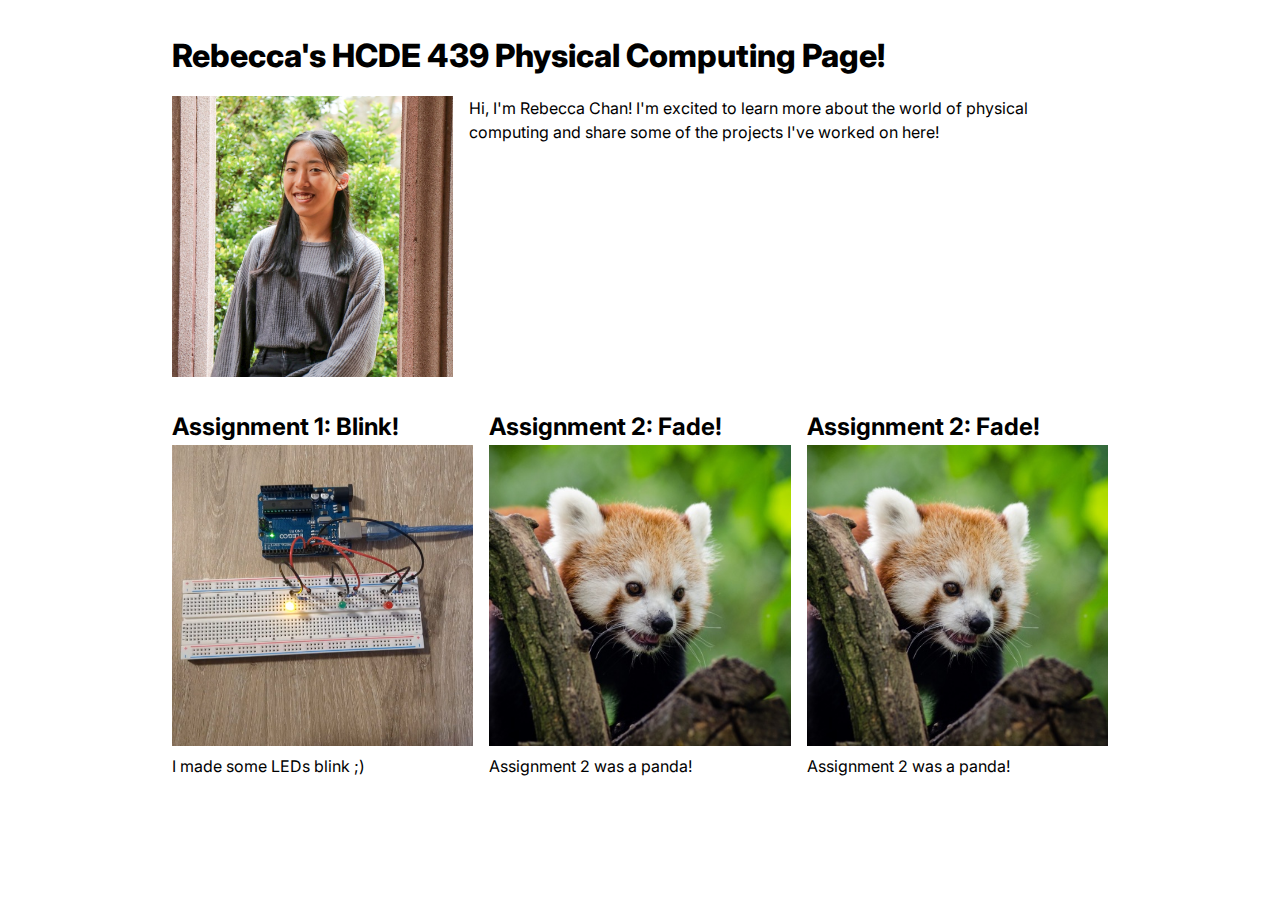
==== index.html @ a16d8bfc "finished a1" ====
<!DOCTYPE html>
<html>
  <head>
    <meta charset="utf-8" />
    <meta name="viewport" content="width=device-width, maximum-scale=1.0" />

    <title>Rebecca's HCDE 439 Physical Computing Page!</title>

    <link href="style.css" rel="stylesheet" />
  </head>
  <body>
    <h1>Rebecca's HCDE 439 Physical Computing Page!</h1>

    <div class="header">
      <img src="rc-headshot.jpg" />
      <p>
        Hi, I'm Rebecca Chan! I'm excited to learn more about the world of physical computing and share some of the projects I've worked on here!
      </p>
    </div>

    <div class="grid">
      <div class="assignment">
        <a href="a1.html">
          <h2>Assignment 1: Blink!</h2>
          <img src="a1-circuit.jpg" />
        </a>
        <p>I made some LEDs blink ;)</p>
      </div>

      <div class="assignment">
        <a href="a2.html">
          <h2>Assignment 2: Fade!</h2>
          <img src="red-panda.jpg" />
        </a>
        <p>Assignment 2 was a panda!</p>
      </div>

      <div class="assignment">
        <a href="a2.html">
          <h2>Assignment 2: Fade!</h2>
          <img src="red-panda.jpg" />
        </a>
        <p>Assignment 2 was a panda!</p>
      </div>
    </div>
  </body>
</html>
---- style.css ----
@import url("https://fonts.googleapis.com/css2?family=Inter:wght@100;200;300;400;500;600;700;800;900&display=swap");

*,
*::before,
*::after {
  box-sizing: border-box;
}

* {
  margin: 0;
}

img,
picture,
video,
canvas,
svg {
  display: block;
  max-width: 100%;
}

body {
  font-family: "Inter", sans-serif;
  line-height: 1.5;
  -webkit-font-smoothing: antialiased;
  max-width: 1000px;
  padding: 2em;
  margin: auto;
}

h1 {
  font-weight: 800;
}

h2 {
  font-weight: 700;
}

p {
  padding-bottom: 1em;
}

.header {
  display: flex;
  gap: 1em;
  margin-top: 1em;
}

.header img {
  width: 30%;
  object-fit: cover;
}

.grid {
  display: grid;
  grid-template-columns: repeat(auto-fit, minmax(250px, 1fr));
  gap: 1em;
  margin-top: 2em;
}

.assignment a {
  color: #000;
  text-decoration: none;
}

.assignment a:hover {
  color: #f06;
}

.assignment img {
  aspect-ratio: 1;
  object-fit: cover;
}

.assignment p {
  margin-top: 0.5em;
}
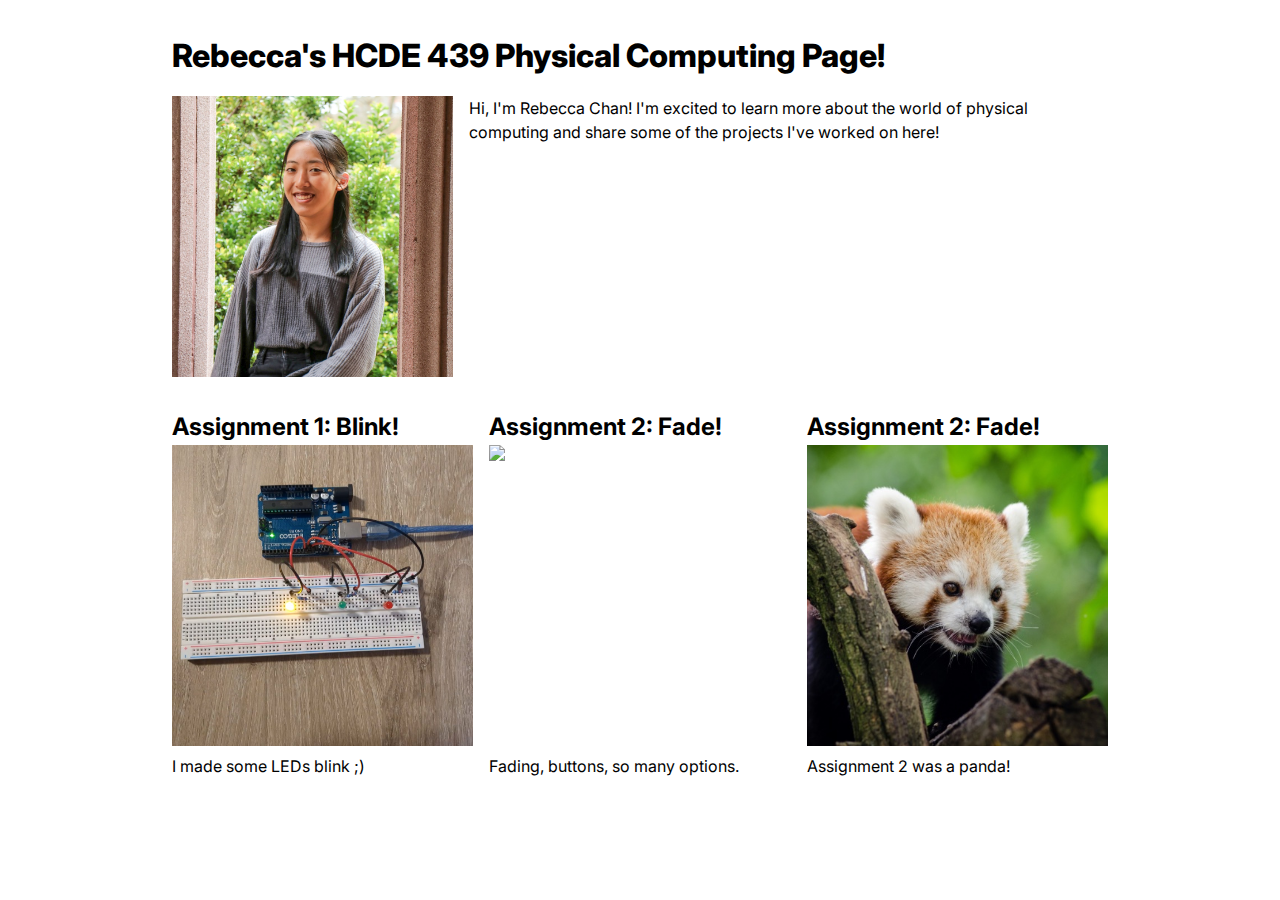
==== commit 8b2f3751: "finished a2" ====
--- a/index.html
+++ b/index.html
@@ -30,9 +30,9 @@
       <div class="assignment">
         <a href="a2.html">
           <h2>Assignment 2: Fade!</h2>
-          <img src="red-panda.jpg" />
+          <img src="a2-circuit.jpg" />
         </a>
-        <p>Assignment 2 was a panda!</p>
+        <p>Fading, buttons, so many options.</p>
       </div>
 
       <div class="assignment">
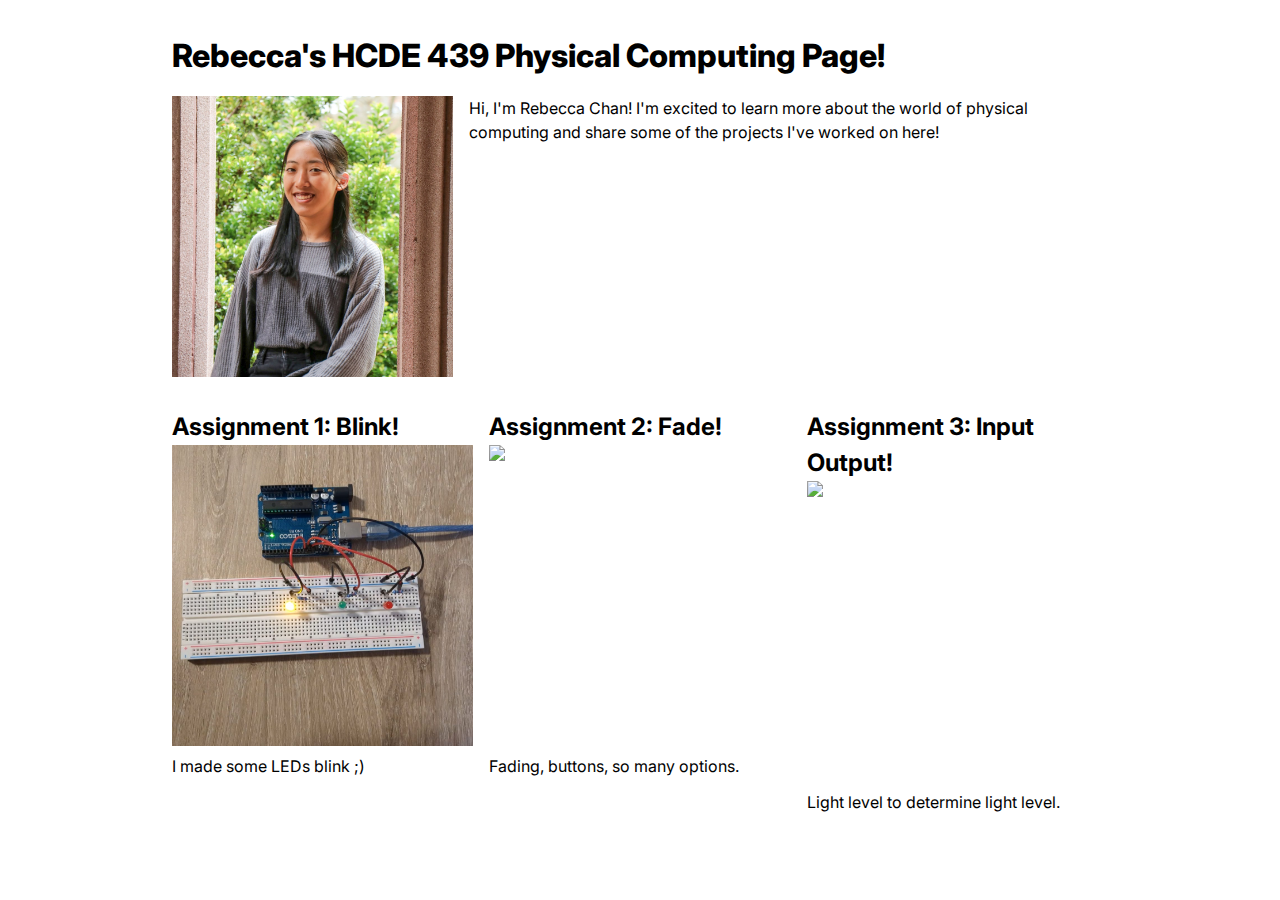
==== commit 85773b93: "finished a3" ====
--- a/index.html
+++ b/index.html
@@ -36,11 +36,11 @@
       </div>
 
       <div class="assignment">
-        <a href="a2.html">
-          <h2>Assignment 2: Fade!</h2>
-          <img src="red-panda.jpg" />
+        <a href="a3.html">
+          <h2>Assignment 3: Input Output!</h2>
+          <img src="a3-circuit.jpg" />
         </a>
-        <p>Assignment 2 was a panda!</p>
+        <p>Light level to determine light level.</p>
       </div>
     </div>
   </body>
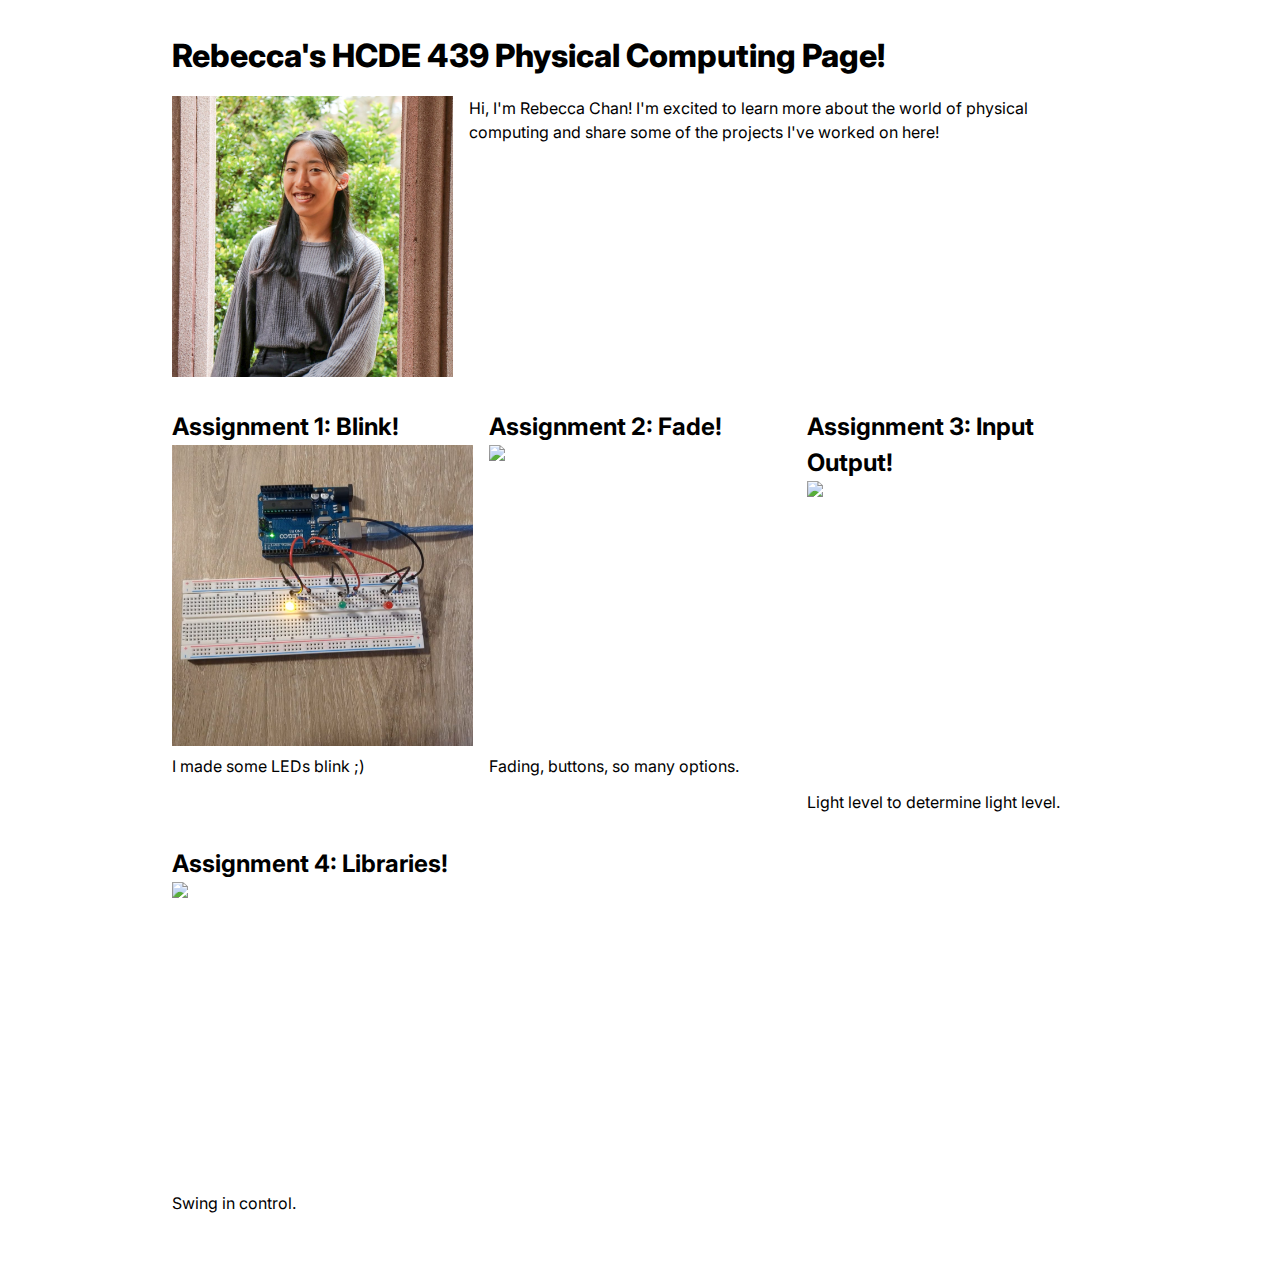
==== commit 3bdb82c3: "a4 done" ====
--- a/index.html
+++ b/index.html
@@ -42,6 +42,15 @@
         </a>
         <p>Light level to determine light level.</p>
       </div>
+
+      <div class="assignment">
+        <a href="a4.html">
+          <h2>Assignment 4: Libraries!</h2>
+          <img src="a4-circuit.jpg" />
+        </a>
+        <p>Swing in control.</p>
+      </div>
     </div>
+  </div>
   </body>
 </html>
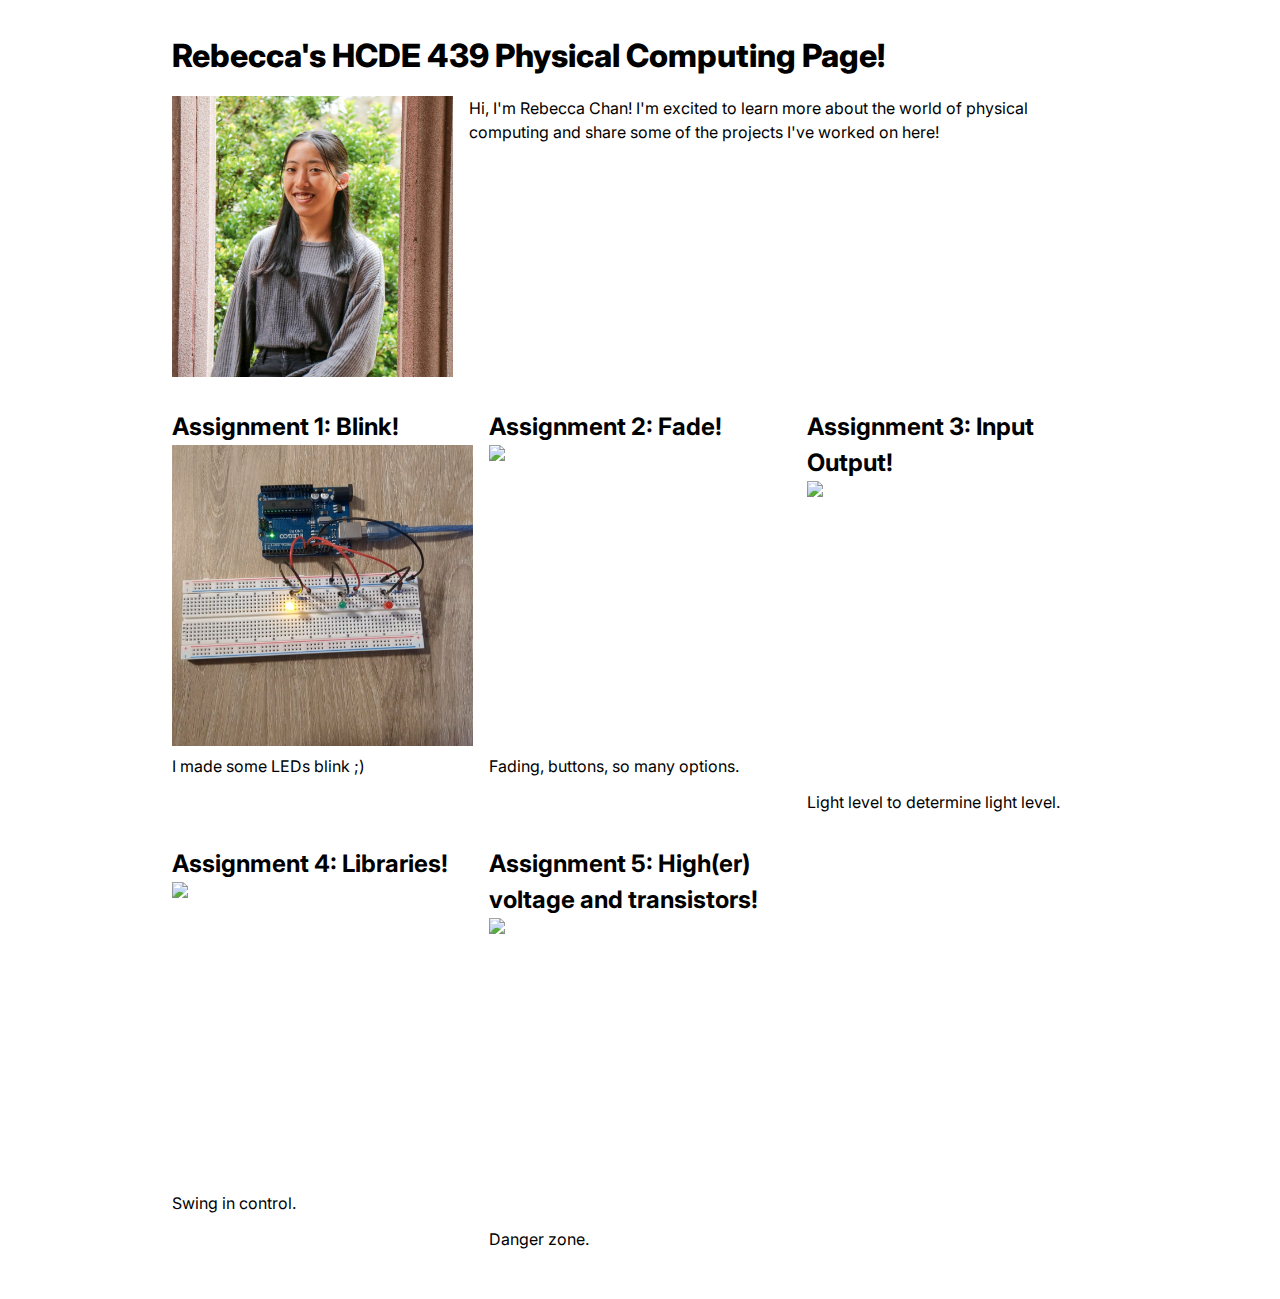
==== commit 5153aad6: "finsihed a5" ====
--- a/index.html
+++ b/index.html
@@ -50,6 +50,14 @@
         </a>
         <p>Swing in control.</p>
       </div>
+
+      <div class="assignment">
+        <a href="a5.html">
+          <h2>Assignment 5: High(er) voltage and transistors!</h2>
+          <img src="a5-circuit.jpg" />
+        </a>
+        <p>Danger zone.</p>
+      </div>
     </div>
   </div>
   </body>
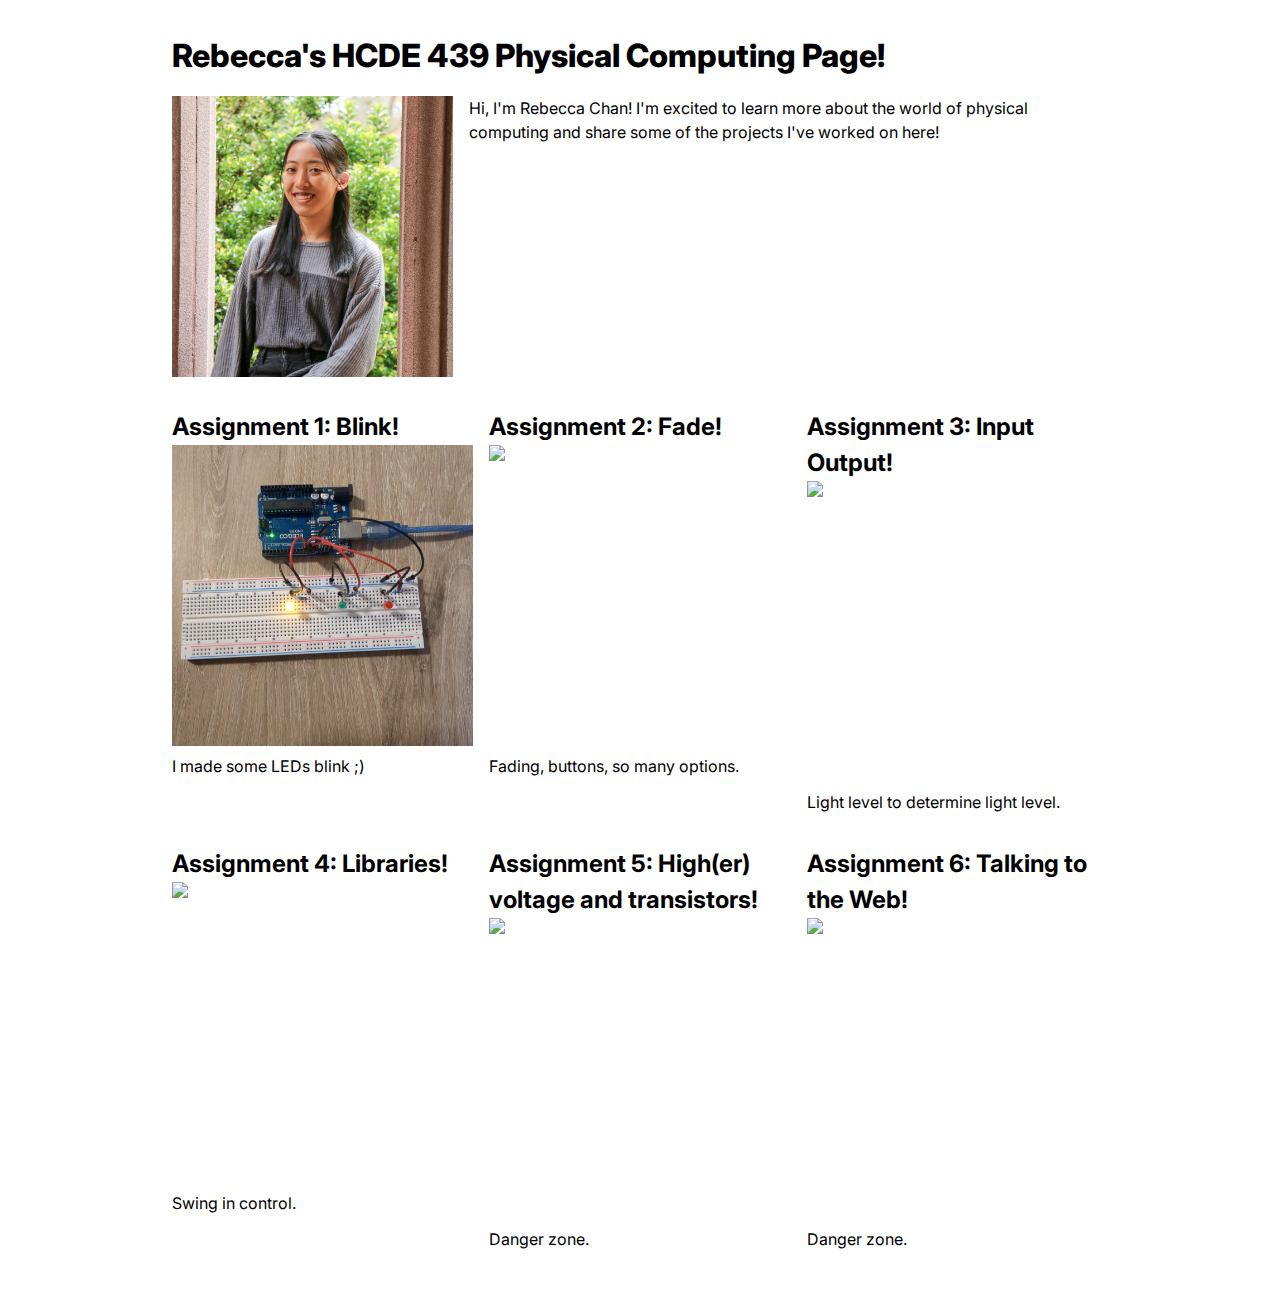
==== commit 3c1101b4: "finnished a6" ====
--- a/index.html
+++ b/index.html
@@ -58,6 +58,14 @@
         </a>
         <p>Danger zone.</p>
       </div>
+
+      <div class="assignment">
+        <a href="a6.html">
+          <h2>Assignment 6: Talking to the Web!</h2>
+          <img src="a6-circuit.jpg" />
+        </a>
+        <p>Danger zone.</p>
+      </div>
     </div>
   </div>
   </body>
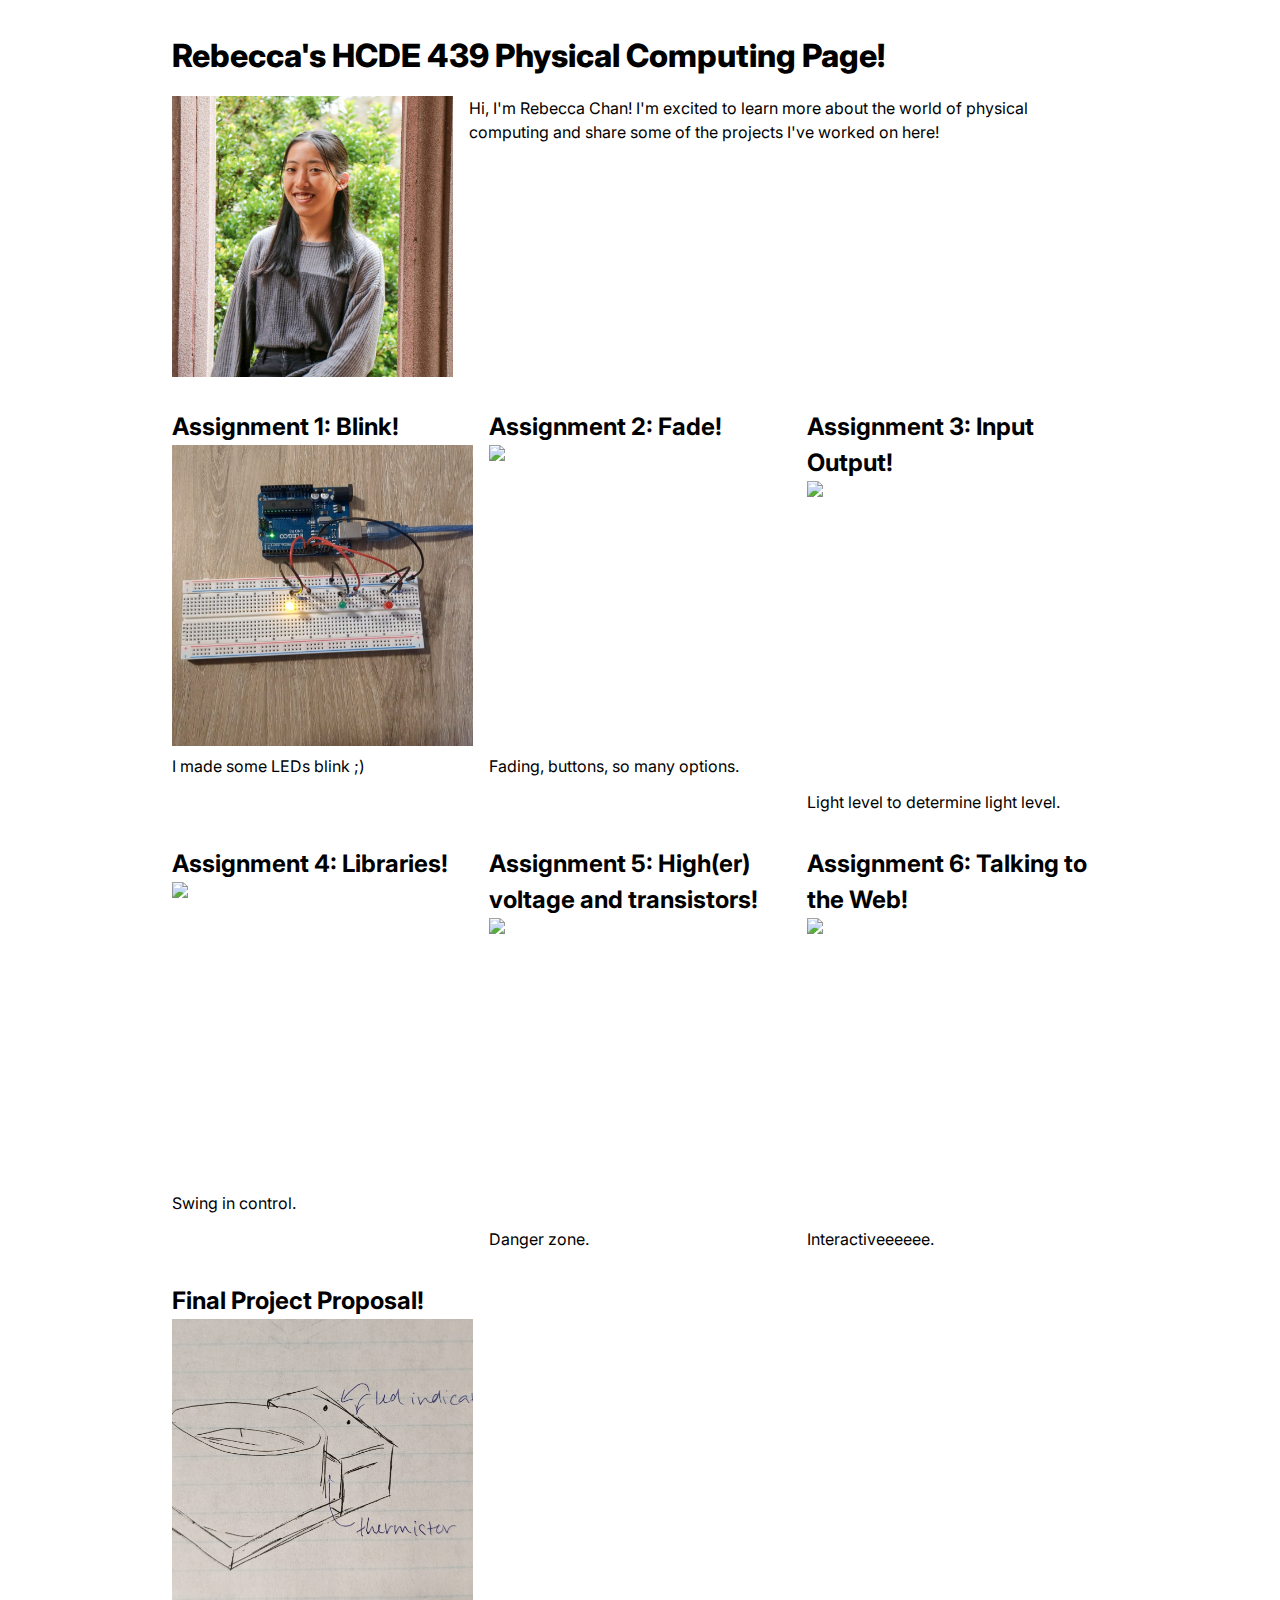
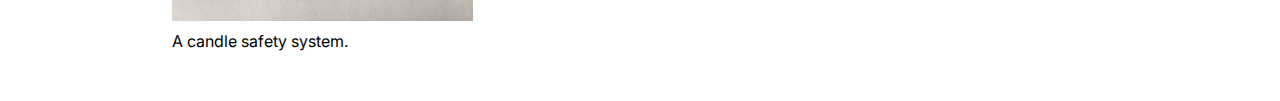
==== commit 5cbe675b: "final proposal !" ====
--- a/index.html
+++ b/index.html
@@ -64,7 +64,15 @@
           <h2>Assignment 6: Talking to the Web!</h2>
           <img src="a6-circuit.jpg" />
         </a>
-        <p>Danger zone.</p>
+        <p>Interactiveeeeee.</p>
+      </div>
+
+      <div class="assignment">
+        <a href="final-proposal.html">
+          <h2>Final Project Proposal!</h2>
+          <img src="final-sketch.jpg" />
+        </a>
+        <p>A candle safety system.</p>
       </div>
     </div>
   </div>
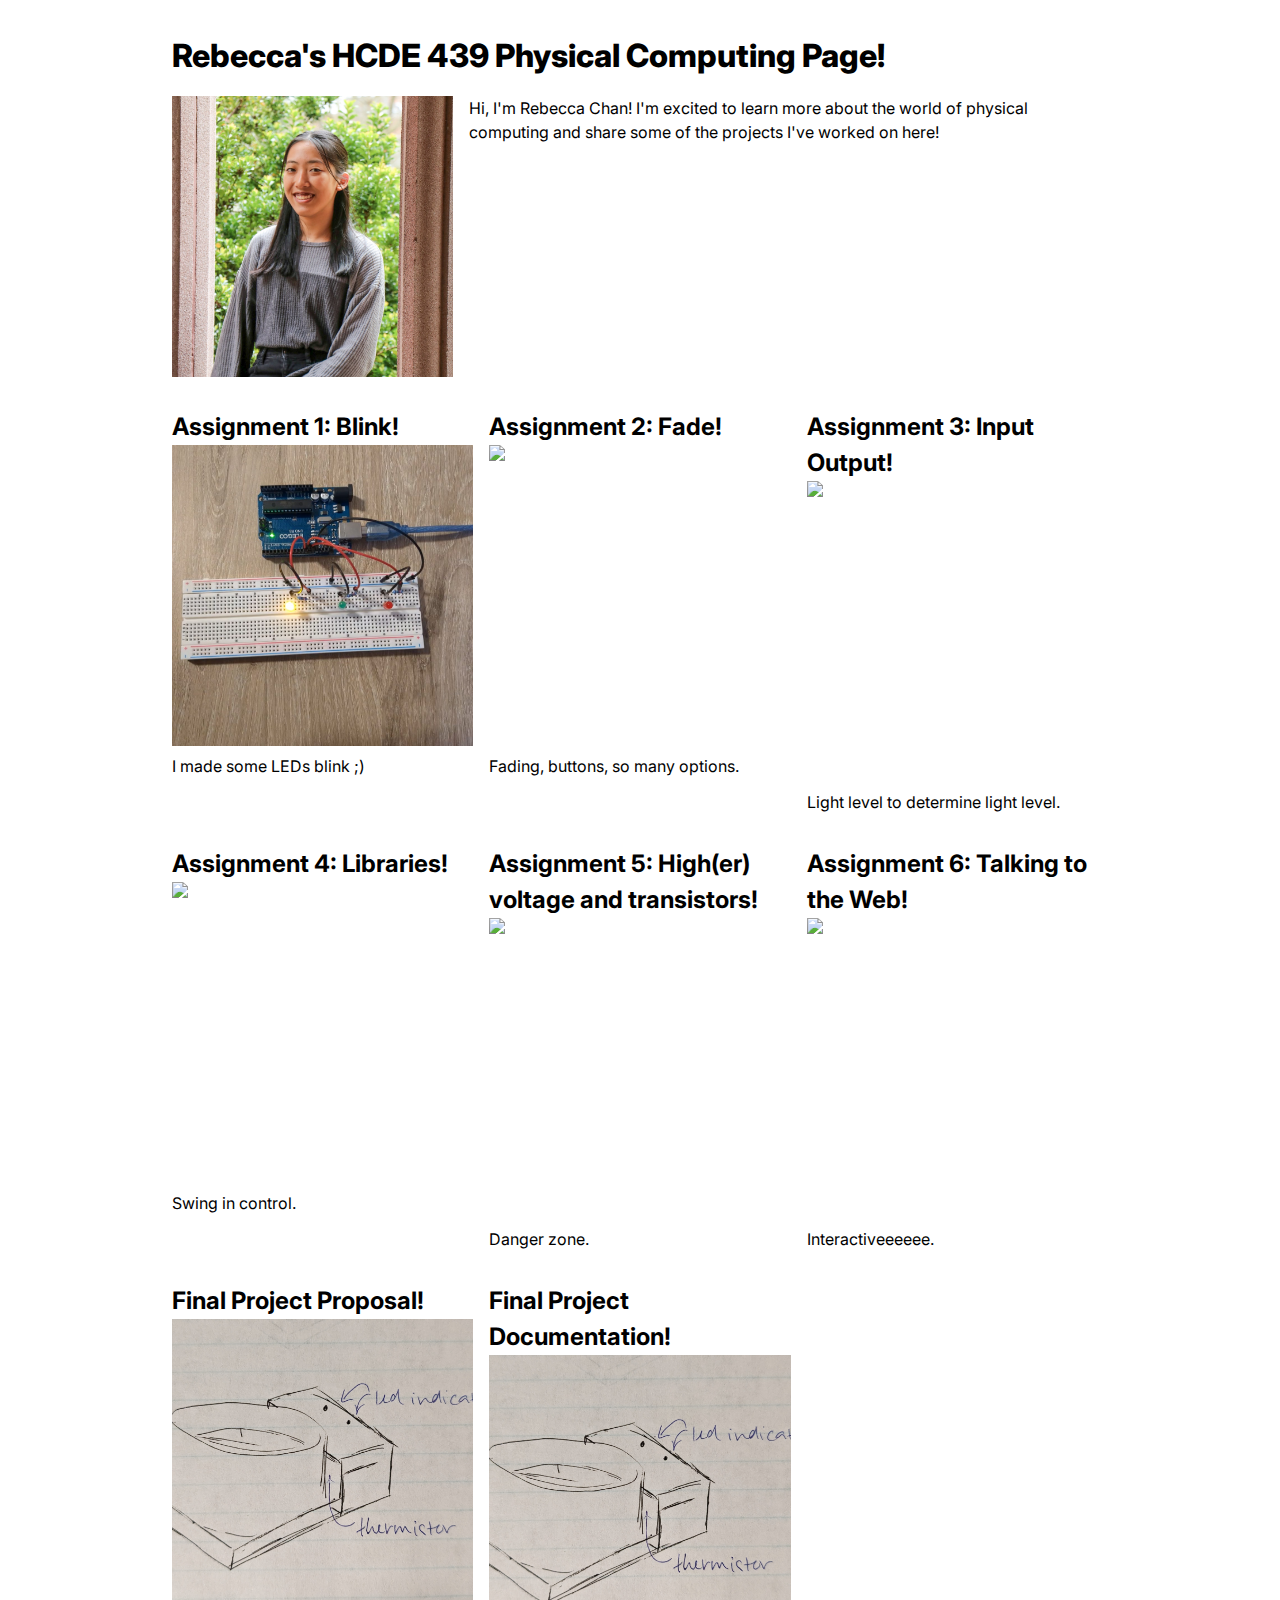
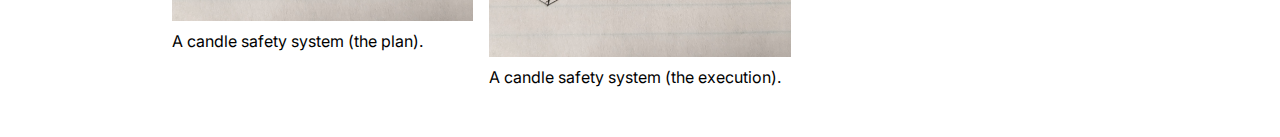
==== commit 30dfcbc9: "final project doc" ====
--- a/index.html
+++ b/index.html
@@ -72,7 +72,15 @@
           <h2>Final Project Proposal!</h2>
           <img src="final-sketch.jpg" />
         </a>
-        <p>A candle safety system.</p>
+        <p>A candle safety system (the plan).</p>
+      </div>
+
+      <div class="assignment">
+        <a href="final-project.html">
+          <h2>Final Project Documentation!</h2>
+          <img src="final-sketch.jpg" />
+        </a>
+        <p>A candle safety system (the execution).</p>
       </div>
     </div>
   </div>
